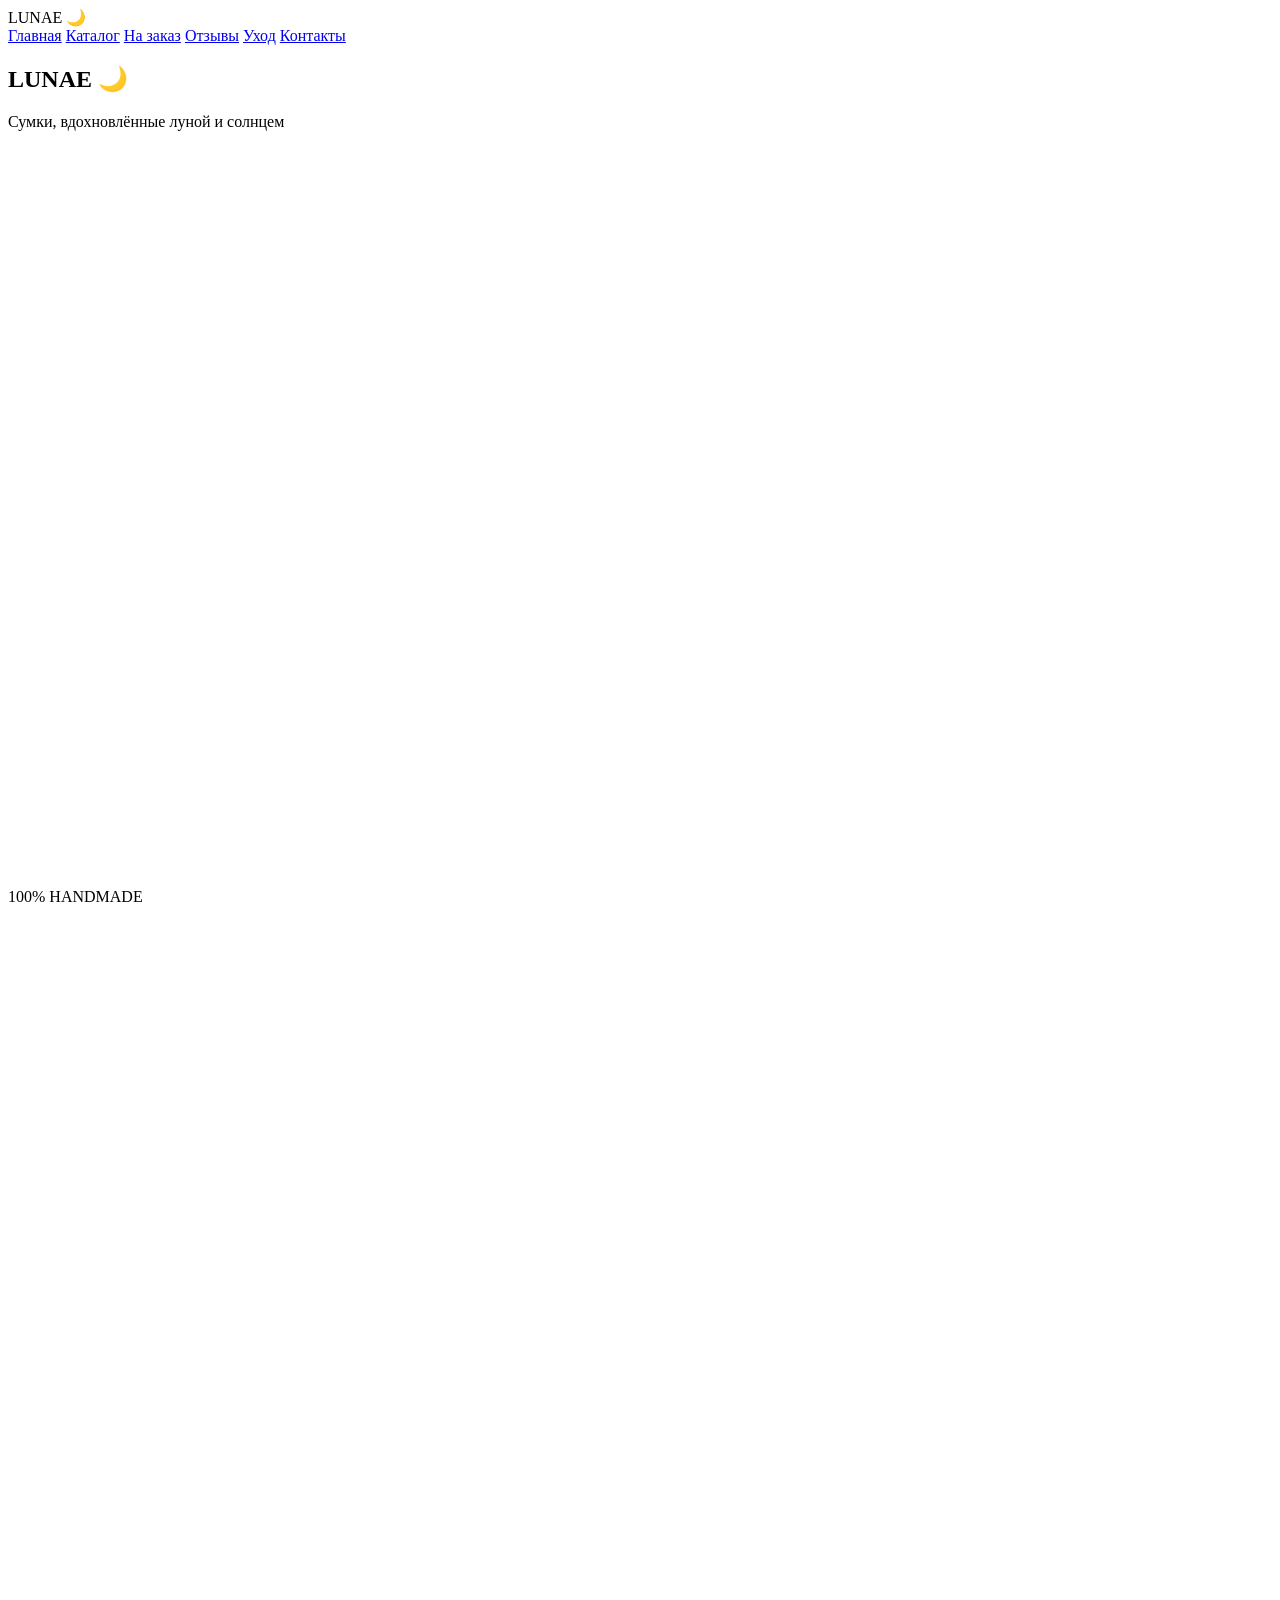
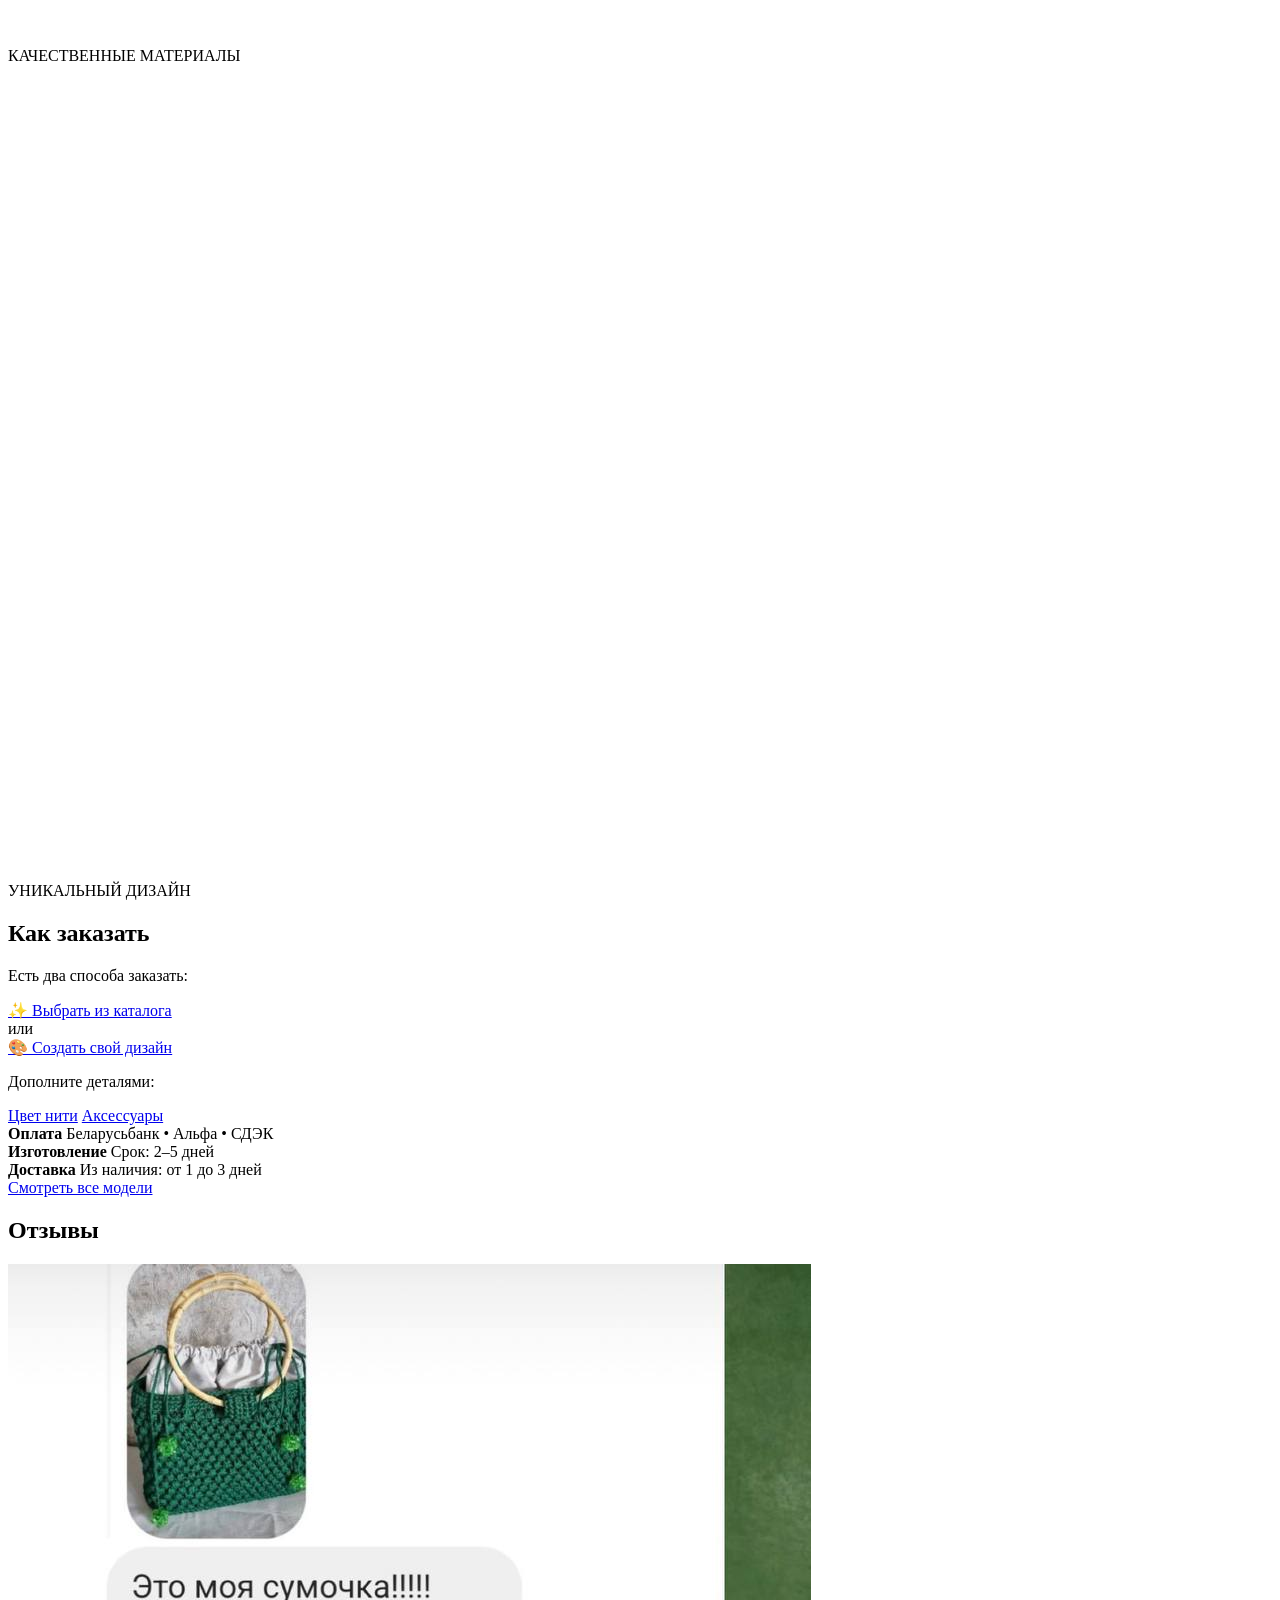
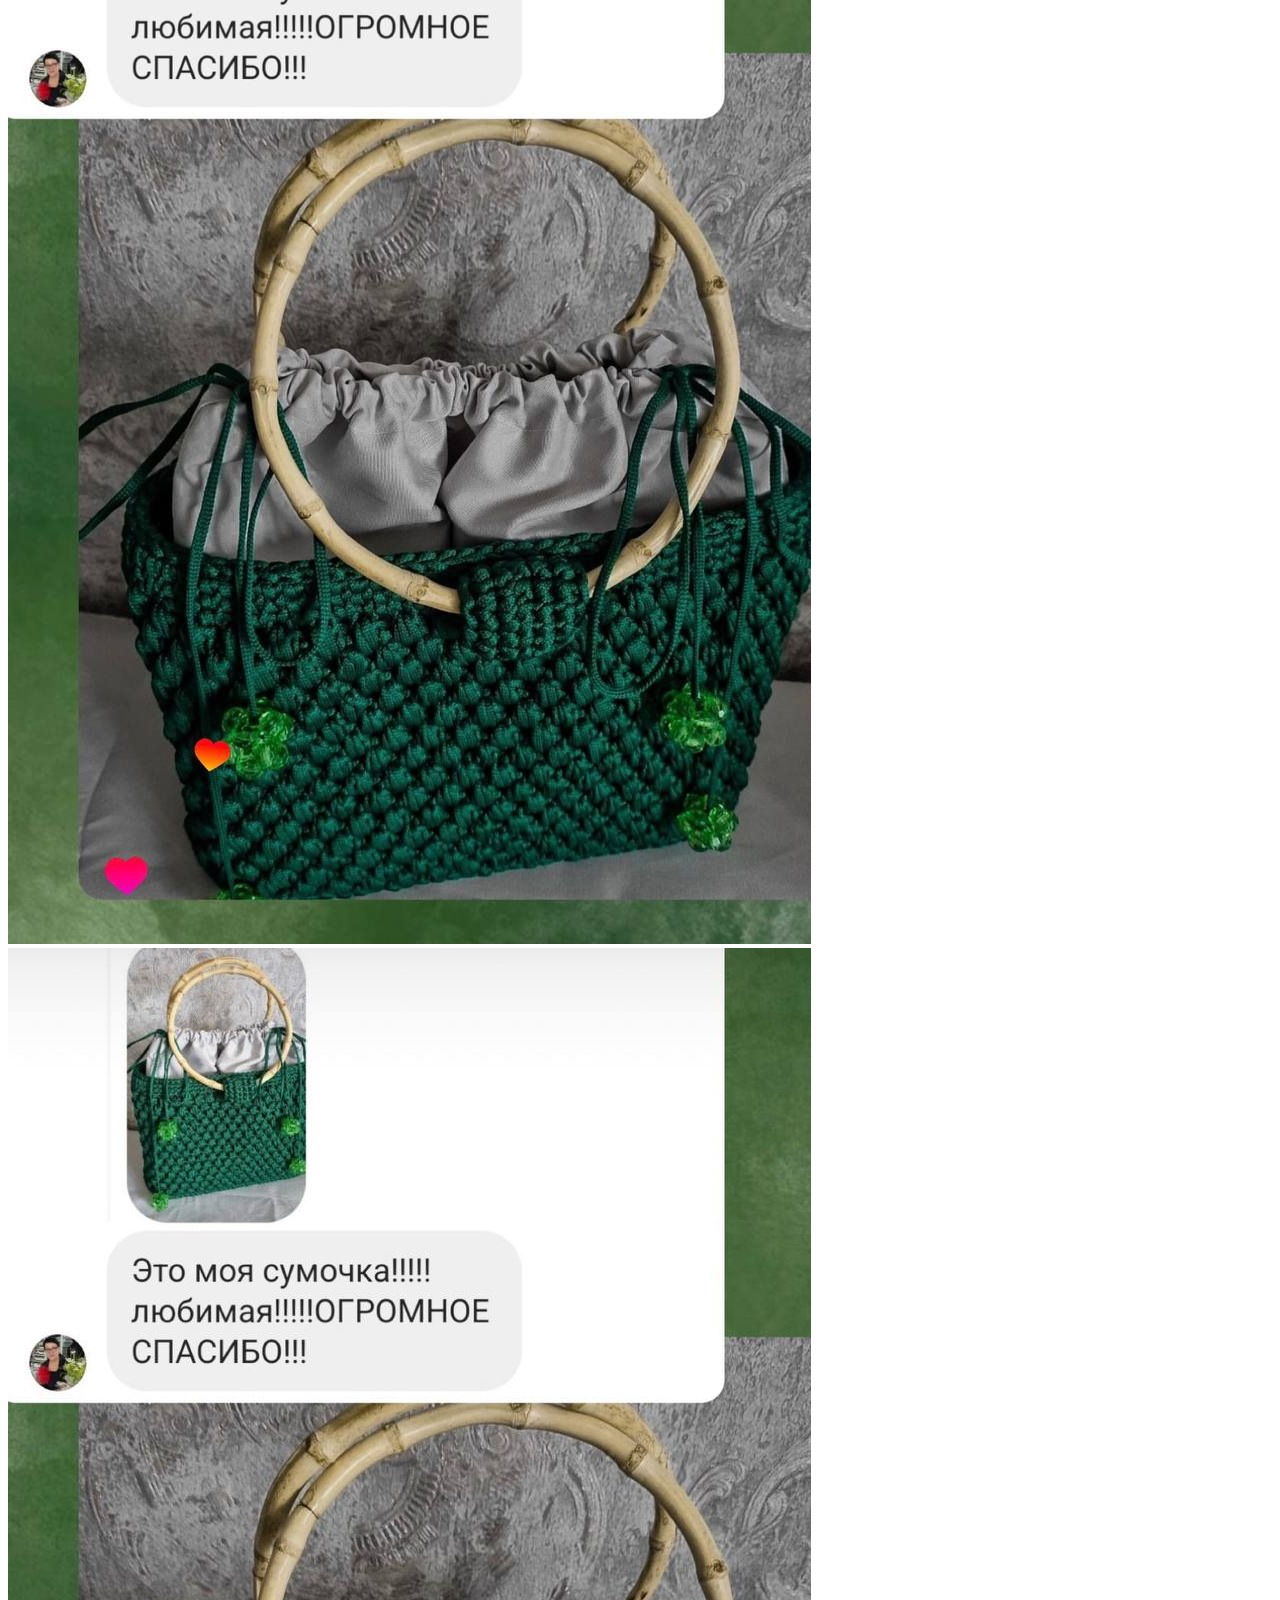
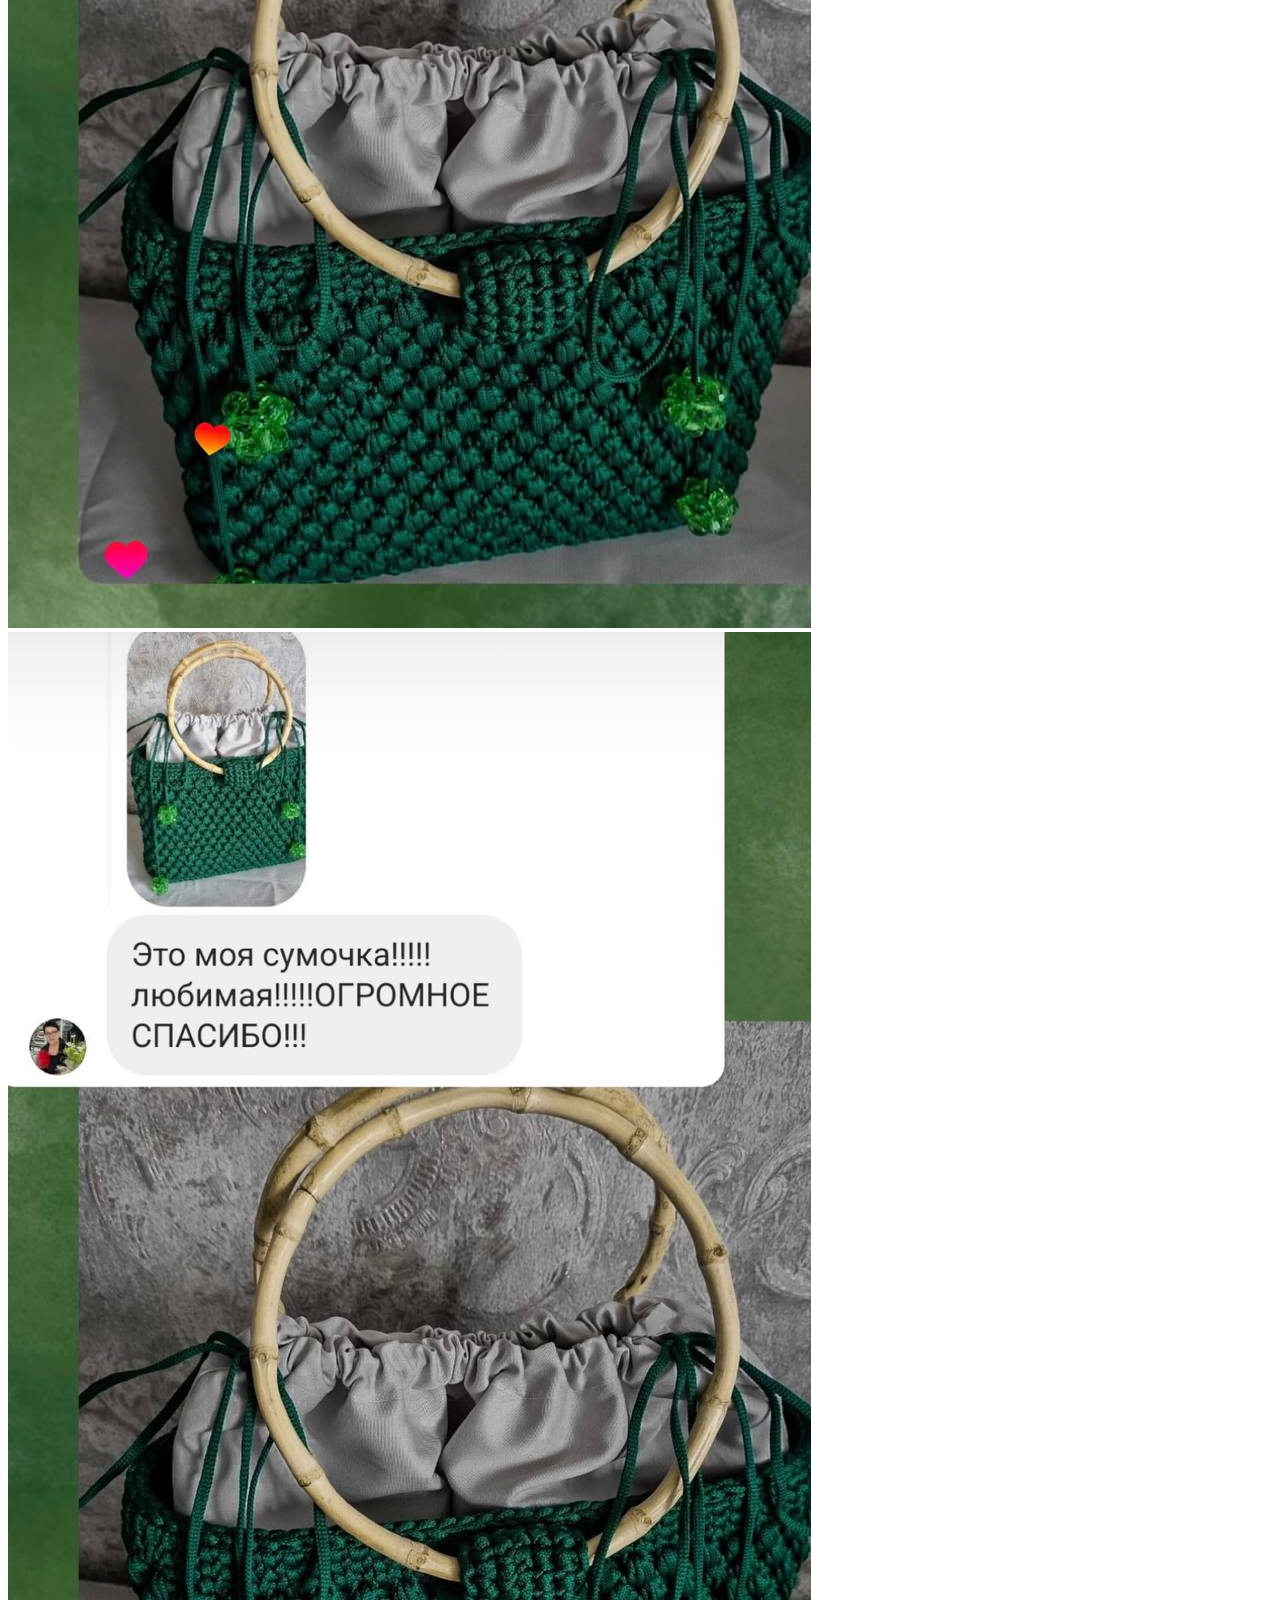
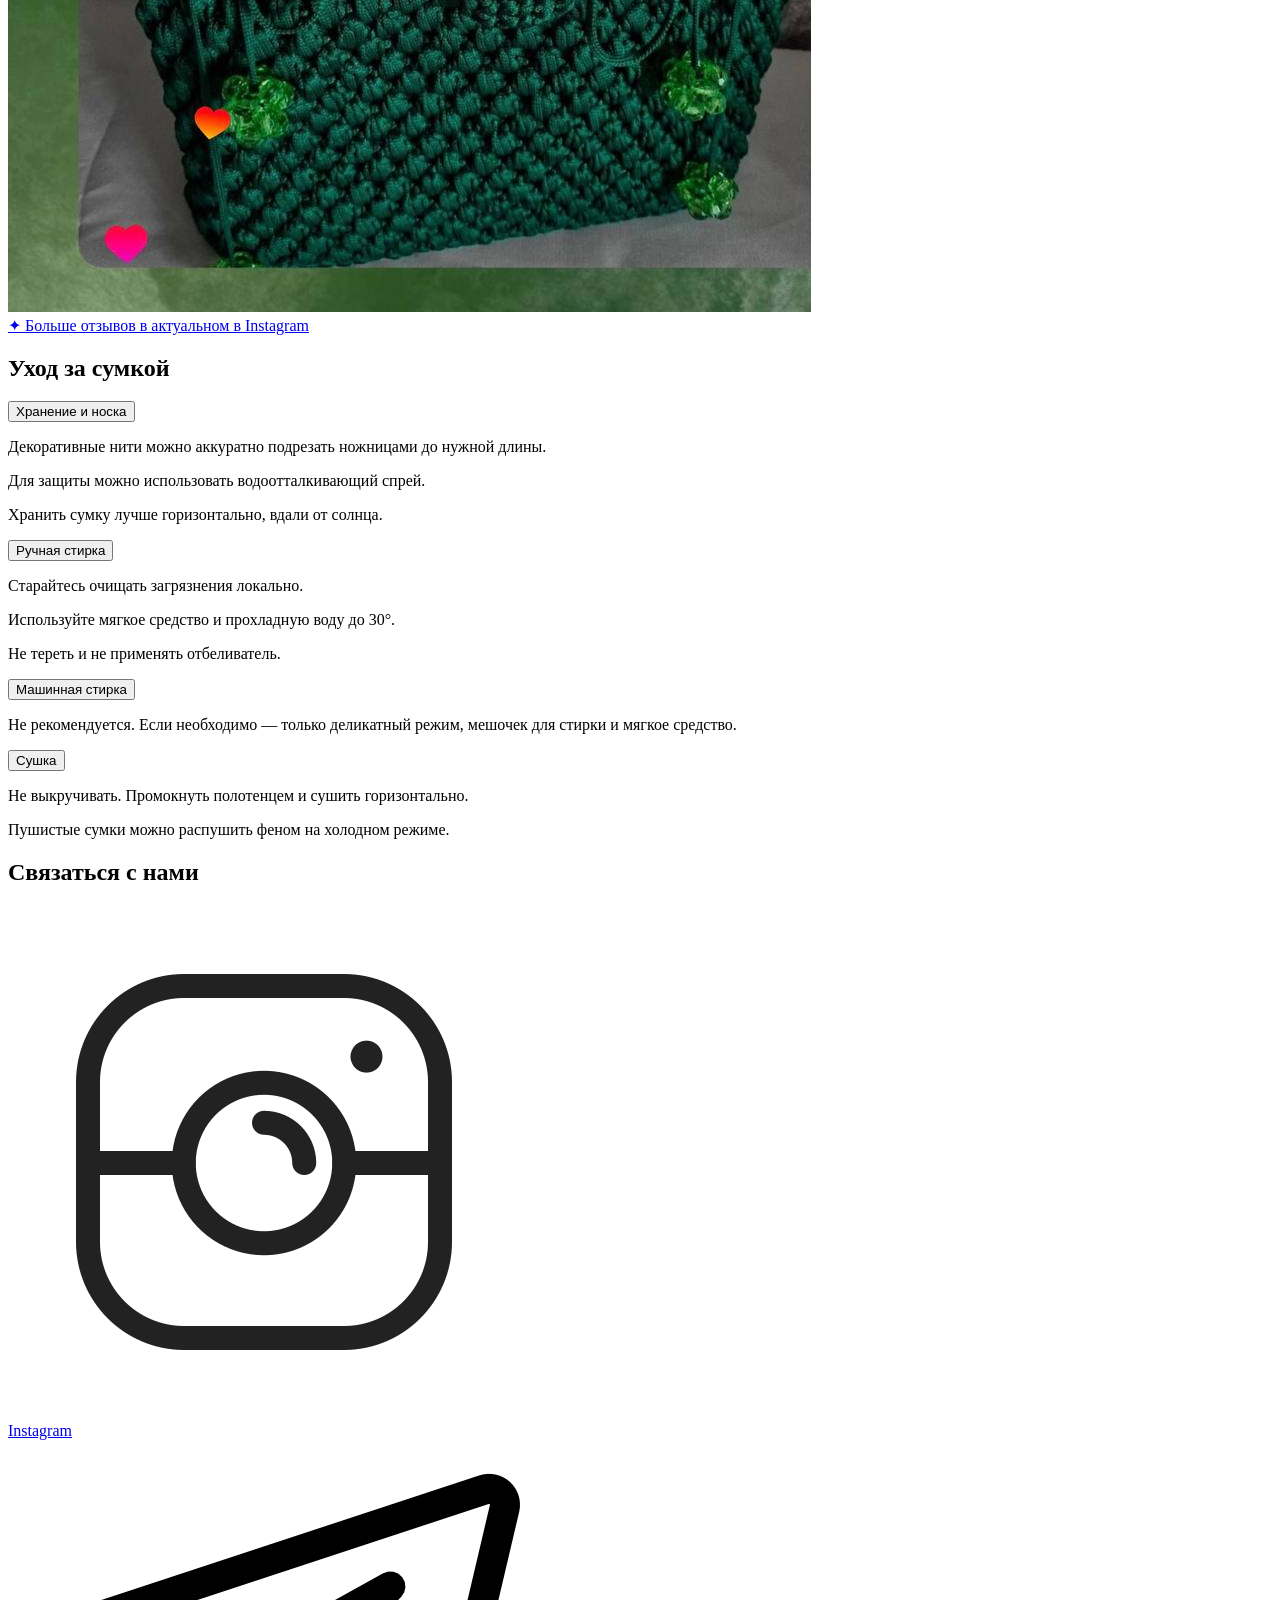
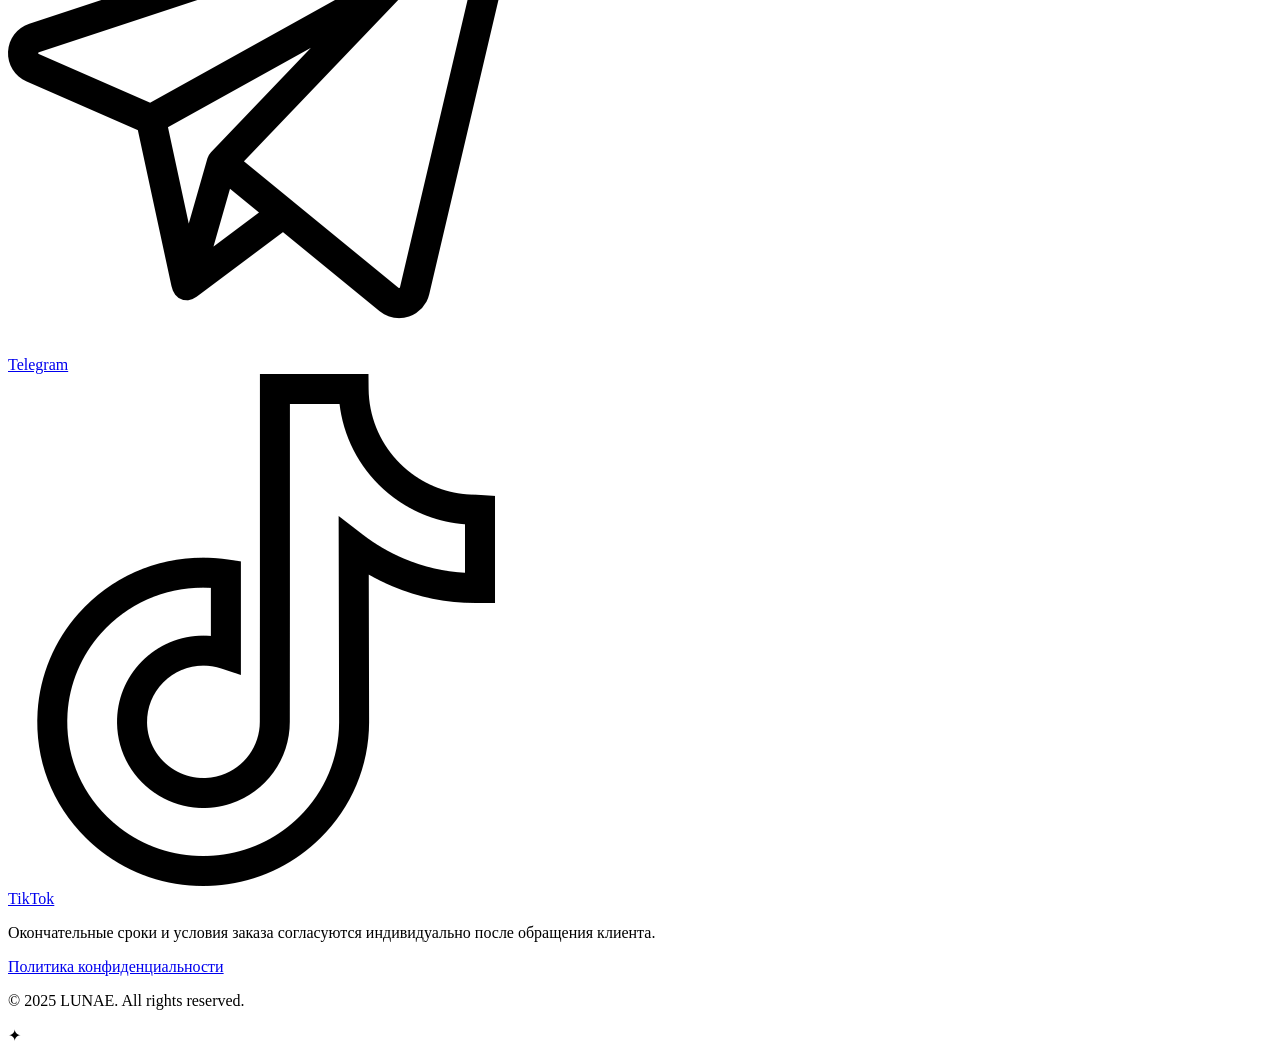
==== index.html @ ba9f3686 "Снорво шрифты" ====
<!DOCTYPE html>
<html lang="ru">
<head>
<meta charset="UTF-8">
<meta name="viewport" content="width=device-width, initial-scale=1.0">
<title>LUNAE</title>
<link rel="preconnect" href="https://fonts.googleapis.com">
<link rel="preconnect" href="https://fonts.gstatic.com" crossorigin>
<link href="https://fonts.googleapis.com/css2?family=Comfortaa:wght@400;700&family=Montserrat:wght@300;500;700&family=Playfair+Display:ital,wght@0,400;0,700;1,400&display=swap" rel="stylesheet">

<link rel="stylesheet" href="css/style.css">
</head>

<body>

<!-- HEADER -->
<header class="header">
    <div class="logo">LUNAE 🌙</div>
    <div class="burger" id="burger" onclick="toggleMenu()">
        <span></span>
        <span></span>
        <span></span>
    </div>
</header>

<nav id="menu" class="menu">
    <div class="menu-content">
        <a href="index.html">Главная</a>        
        <a onclick="toggleMenu()" href="catalog.html">Каталог</a>        
        <a onclick="toggleMenu()" href="#custom">На заказ</a>
        <a onclick="toggleMenu()" href="#reviews">Отзывы</a>
        <a onclick="toggleMenu()" href="#care">Уход</a>
        <a onclick="toggleMenu()" href="#contacts">Контакты</a>
    </div>
</nav>

<!-- HERO -->
<section id="home" class="hero">
    <div class="background-elements">
      <div class="moon"></div>
      <div class="sun"></div>
      
      <div class="spark s1" style="top:13%; left:6%;"></div>
      <div class="spark s2" style="top:40%; left:85%;"></div>
      <div class="spark s3" style="top:65%; left:48%;"></div>
      <div class="spark s3" style="top:55%; left:10%;"></div>
      <div class="spark s4" style="top:25%; left:75%;"></div>
    </div>
  
    <div class="hero-content">
      <h1>LUNAE 🌙</h1>
      <p class="subtitle">Сумки, вдохновлённые луной и солнцем</p>
    </div>
  
    <div class="clouds-stage">
        <div class="cloud-wrap left-side">
          <div class="cloud-inner">
            <svg viewBox="0 0 120 70" class="cloud-svg">
              <path d="M0,60 C10,65 30,65 45,55 C65,70 90,60 100,45 C115,40 115,20 100,10 C90,-5 60,0 50,15 C35,-2 10,5 5,25 C-5,35 0,55 0,60 Z" fill="white"/>
            </svg>
            <span class="cloud-text">100% HANDMADE</span>
          </div>
        </div>
    
        <div class="cloud-wrap right-side">
          <div class="cloud-inner">
            <svg viewBox="0 0 120 70" class="cloud-svg">
              <path d="M120,60 C110,65 90,65 75,55 C55,70 30,60 20,45 C5,40 5,20 20,10 C30,-5 60,0 70,15 C85,-2 110,5 115,25 C125,35 120,55 120,60 Z" fill="white"/>
            </svg>
            <span class="cloud-text">КАЧЕСТВЕННЫЕ МАТЕРИАЛЫ</span>
          </div>
        </div>
    
        <div class="cloud-wrap center-side">
            <div class="cloud-inner">
              <svg viewBox="0 0 140 90" class="cloud-svg">
                <path d="M30,75 C15,75 5,65 10,50 C5,35 20,20 40,25 C50,10 70,10 80,25 C95,10 115,15 125,35 C140,35 145,55 135,70 C125,85 100,85 80,80 C60,90 40,85 30,75 Z" fill="white"/>
              </svg>
              <span class="cloud-text central-text">УНИКАЛЬНЫЙ ДИЗАЙН</span>
            </div>
          </div>
    </div>
  
    <div class="gold-divider"></div>
  </section>

<!-- HOW TO ORDER -->
<section id="custom" class="order">
    <div class="order-header">
        <span class="wave-line"></span>
        <h2>Как заказать</h2>
        <span class="wave-line"></span>
    </div>

    <div class="order-container">
        <p class="order-step-text">Есть два способа заказать:</p>
        
        <div class="order-stack">
            <a href="catalog.html" class="order-card-btn">
                <span class="card-icon">✨</span> Выбрать из каталога
            </a>
            
            <div class="order-separator">или</div>
            
            <a href="#custom-design" class="order-card-btn">
                <span class="card-icon">🎨</span> Создать свой дизайн
            </a>
        </div>

        <p class="order-step-text">Дополните деталями:</p>
        
        <div class="order-grid-mini">
            <a href="#colors" class="order-card-btn mini">Цвет нити</a>
            <a href="#accessories" class="order-card-btn mini">Аксессуары</a>
        </div>
    </div>

    <div class="order-info-box">
        <div class="info-item">
            <strong>Оплата</strong>
            <span>Беларусьбанк • Альфа • СДЭК</span>
        </div>
        <div class="info-divider"></div>
        <div class="info-item">
            <strong>Изготовление</strong>
            <span>Срок: 2–5 дней</span>
        </div>
        <div class="info-divider"></div>
        <div class="info-item">
            <strong>Доставка</strong>
            <span>Из наличия: от 1 до 3 дней</span>
        </div>
    </div>

    <a href="#catalog" class="btn-main">Смотреть все модели</a>
    
    <div class="gold-divider"></div>
</section>

<!-- REVIEWS SLIDER -->
<section id="reviews" class="reviews">
    <div class="order-header">
        <span class="wave-line"></span>
        <h2>Отзывы</h2>
        <span class="wave-line"></span>
    </div>
    
    <div class="reviews-container">
        <div class="reviews-track">
            <div class="review-card">
                <div class="review-frame">
                    <img src="img/rev1.jpg" alt="Отзыв">
                </div>
            </div>
            
            <div class="review-card">
                <div class="review-frame">
                    <img src="img/rev1.jpg" alt="Отзыв">
                </div>
            </div>

            <div class="review-card">
                <div class="review-frame">
                    <img src="img/rev1.jpg" alt="Отзыв">
                </div>
            </div>
        </div>
    </div>
    <div class="insta-text-wrap">
        <a href="https://instagram.com/твой_логин" class="insta-text-link" target="_blank">
            <span class="insta-sparkle">✦</span> 
            Больше отзывов в актуальном в Instagram
        </a>
    </div>
    <div id="care" class="gold-divider"></div>
</section>

<!-- CARE ACCORDION -->
<section class="care">
    <div class="order-header">
        <span class="wave-line"></span>
        <h2>Уход за сумкой</h2>
        <span class="wave-line"></span>
    </div>

    <div class="care-container">
        <div class="care-item">
            <button class="accordion">
                <span>Хранение и носка</span>
                <span class="acc-icon"></span>
            </button>
            <div class="panel">
                <div class="panel-content">
                    <p>Декоративные нити можно аккуратно подрезать ножницами до нужной длины.</p>
                    <p>Для защиты можно использовать водоотталкивающий спрей.</p>
                    <p>Хранить сумку лучше горизонтально, вдали от солнца.</p>
                </div>
            </div>
        </div>

        <div class="care-item">
            <button class="accordion">
                <span>Ручная стирка</span>
                <span class="acc-icon"></span>
            </button>
            <div class="panel">
                <div class="panel-content">
                    <p>Старайтесь очищать загрязнения локально.</p>
                    <p>Используйте мягкое средство и прохладную воду до 30°.</p>
                    <p>Не тереть и не применять отбеливатель.</p>
                </div>
            </div>
        </div>

        <div class="care-item">
            <button class="accordion">
                <span>Машинная стирка</span>
                <span class="acc-icon"></span>
            </button>
            <div class="panel">
                <div class="panel-content">
                    <p>Не рекомендуется. Если необходимо — только деликатный режим, мешочек для стирки и мягкое средство.</p>
                </div>
            </div>
        </div>

        <div class="care-item">
            <button class="accordion">
                <span>Сушка</span>
                <span class="acc-icon"></span>
            </button>
            <div class="panel">
                <div class="panel-content">
                    <p>Не выкручивать. Промокнуть полотенцем и сушить горизонтально.</p>
                    <p>Пушистые сумки можно распушить феном на холодном режиме.</p>
                </div>
            </div>
        </div>
    </div>

    <div class="gold-divider"></div>
</section>

<!-- CONTACTS -->
<section id="contacts" class="contacts-dark">
    <div class="contact-glow"></div>
    
    <div class="order-header">
        <span class="wave-line gold-wave"></span>
        <h2 class="light-text">Связаться с нами</h2>
        <span class="wave-line gold-wave"></span>
    </div>

    <div class="contacts-grid">
        <a href="#" class="contact-item">
            <div class="icon-circle">
                <img src="img/insta-icon.png" alt="Instagram">
            </div>
            <span>Instagram</span>
        </a>

        <a href="#" class="contact-item">
            <div class="icon-circle">
                <img src="img/tg-icon.png" alt="Telegram">
            </div>
            <span>Telegram</span>
        </a>

        <a href="#" class="contact-item">
            <div class="icon-circle">
                <img src="img/tt-icon.png" alt="TikTok">
            </div>
            <span>TikTok</span>
        </a>
    </div>
</section>

<footer class="footer">
    <div class="footer-container">
        <p class="footer-terms">
            Окончательные сроки и условия заказа согласуются индивидуально после обращения клиента.
        </p>

        <div class="footer-links">
            <a href="privacy.html" class="footer-link">Политика конфиденциальности</a>
        </div>

        <div class="footer-bottom">
            <p>&copy; 2025 LUNAE. All rights reserved.</p>
            <span class="footer-spark">✦</span>
        </div>
    </div>
</footer>

<script>
    // 1. Скрипт для Бургер-меню
    function toggleMenu() {
    const menu = document.getElementById("menu");
    const burger = document.getElementById("burger");
    
    menu.classList.toggle("active");
    burger.classList.toggle("active");

    if (menu.classList.contains("active")) {
        document.body.style.overflow = "hidden";
    } else {
        document.body.style.overflow = "auto";
    }
}
    
    // 2. Скрипт для Аккордеона (ЕДИНЫЙ И ИСПРАВЛЕННЫЙ)
    document.querySelectorAll('.accordion').forEach(button => {
        button.onclick = function() {
            this.classList.toggle('active');
            
            const panel = this.nextElementSibling;
    
            if (this.classList.contains('active')) {
                panel.style.maxHeight = panel.scrollHeight + "px";
            } else {
                panel.style.maxHeight = "0";
            }
        };
    });
</script>


</body>
</html>
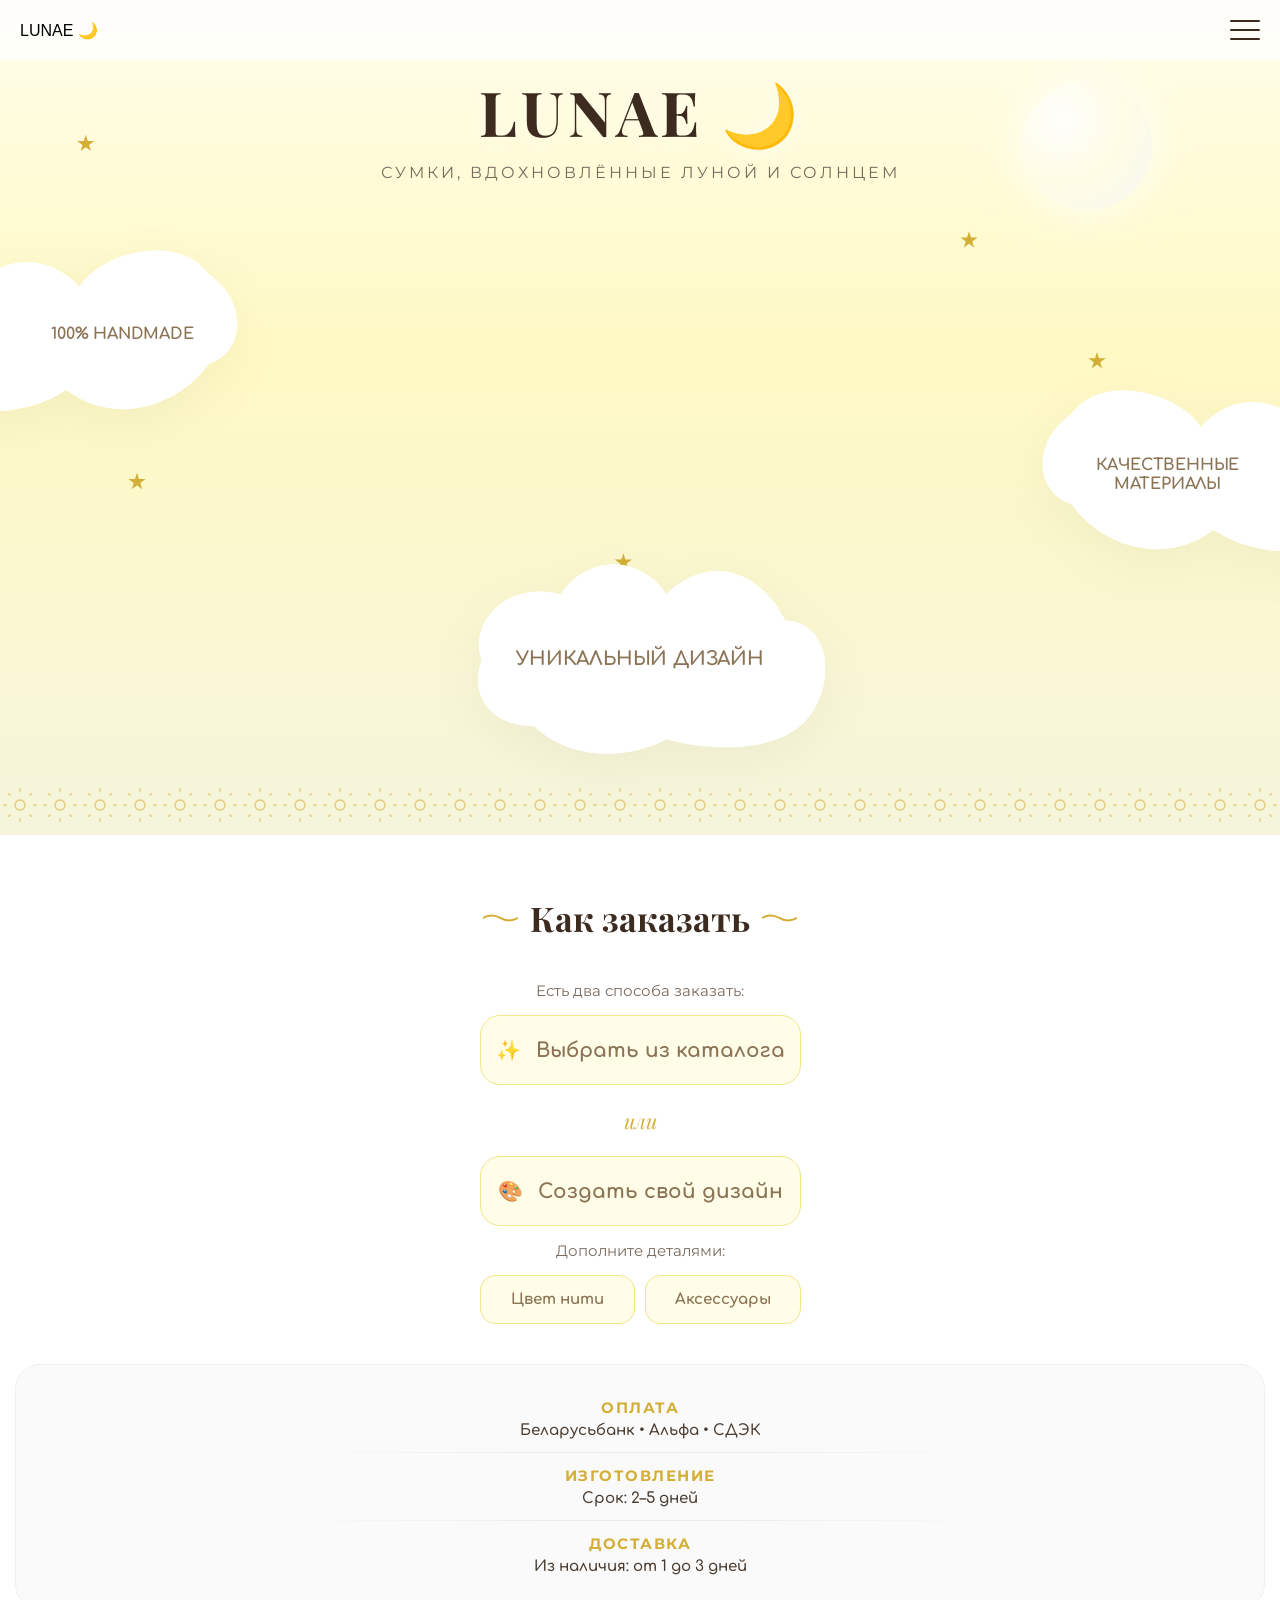
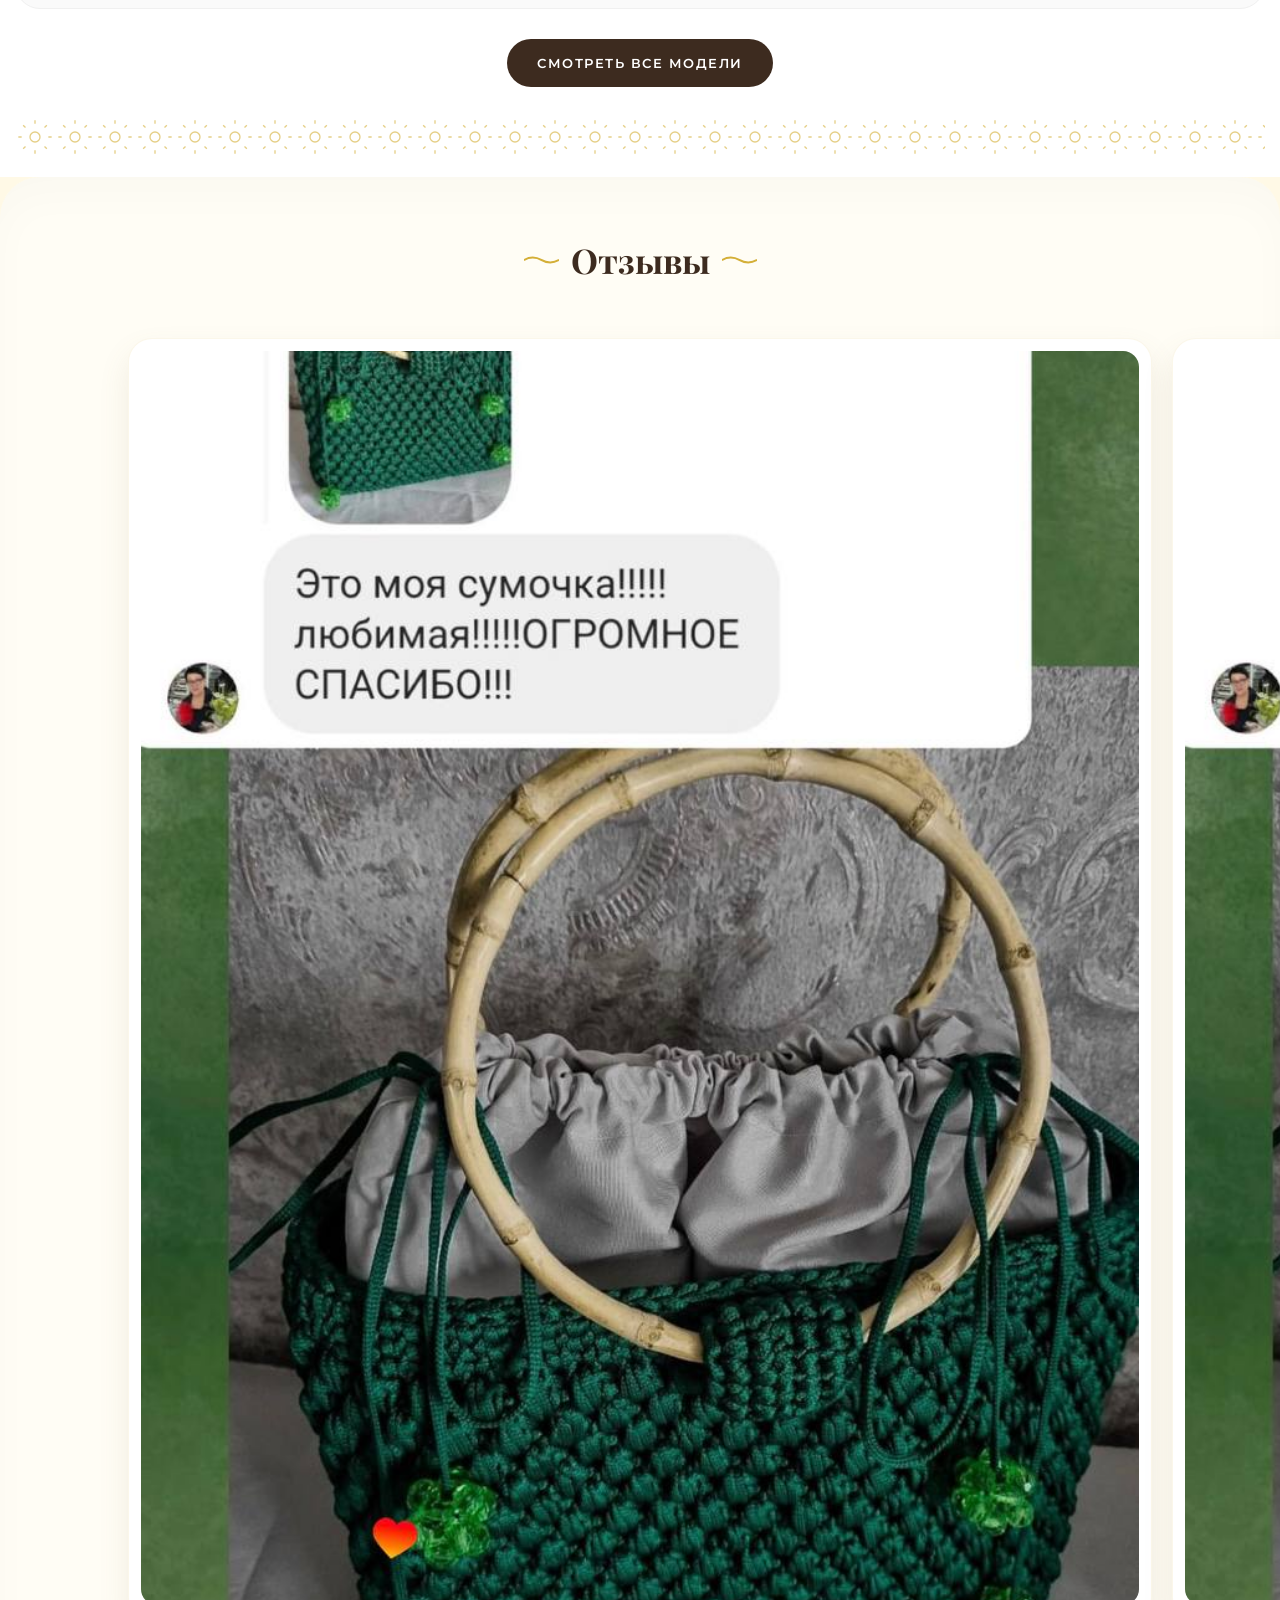
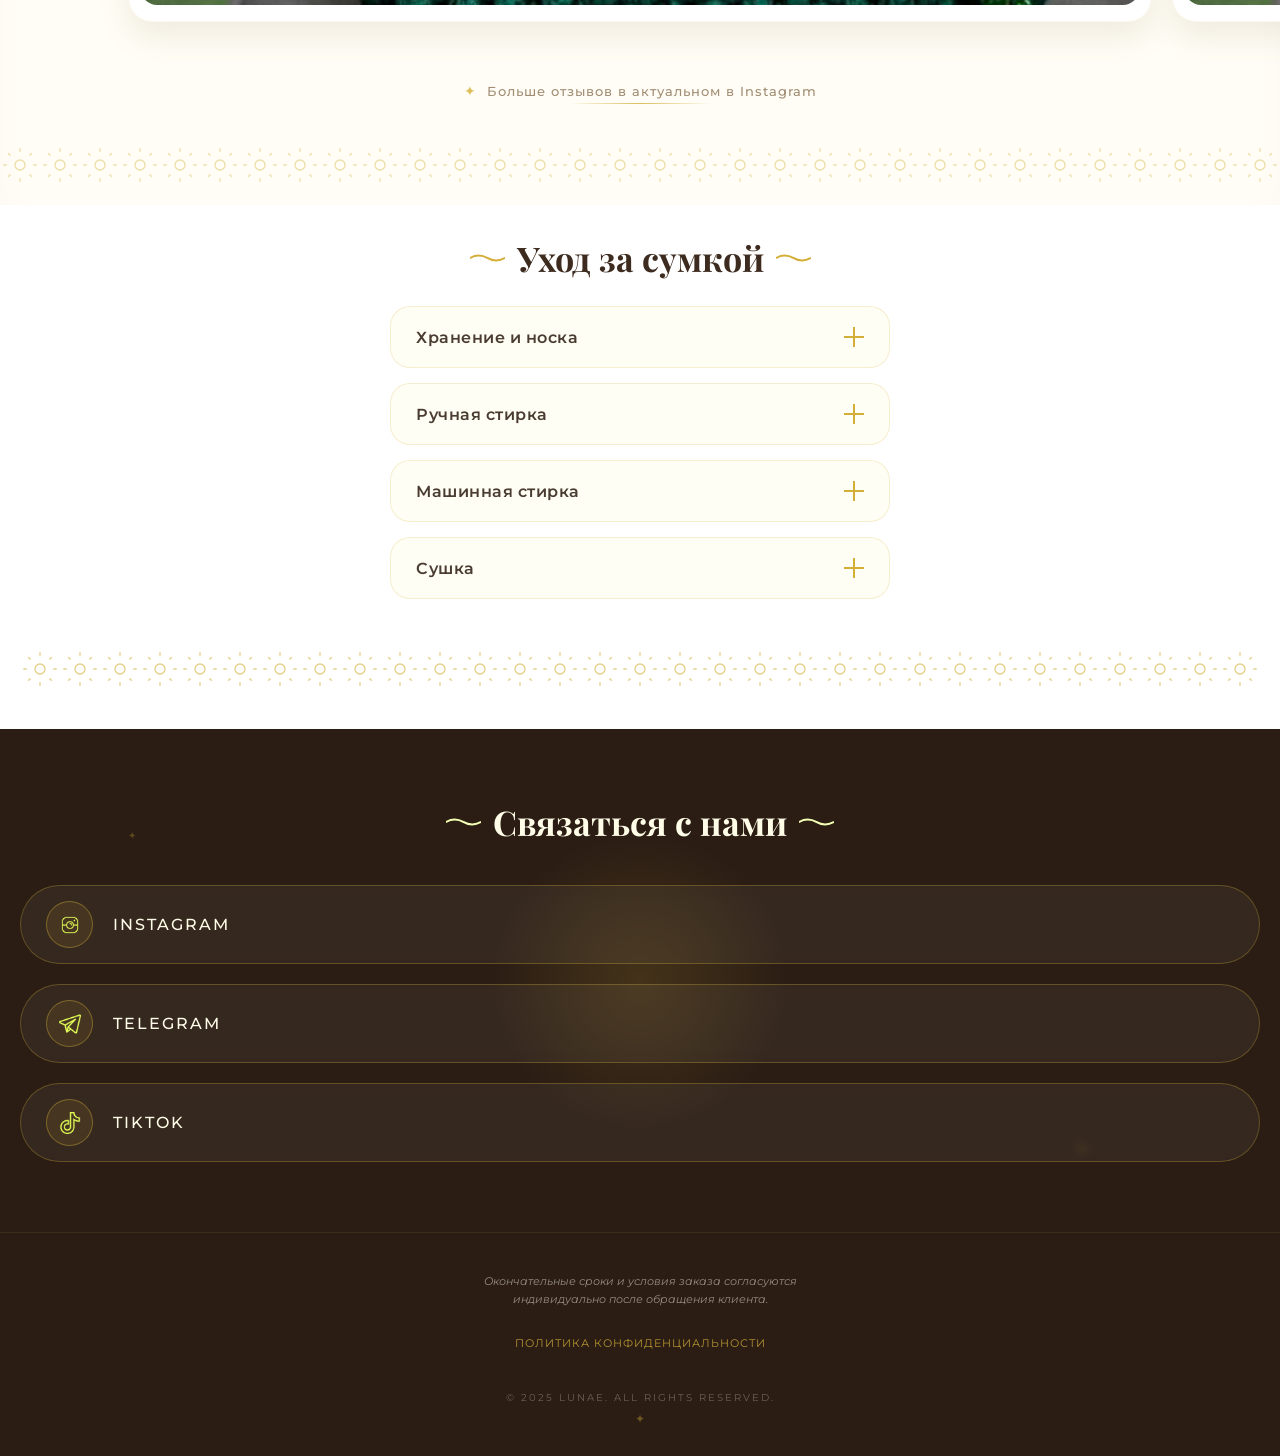
==== commit 325b9977: "ihbaN" ====
--- a/index.html
+++ b/index.html
@@ -8,7 +8,7 @@
 <link rel="preconnect" href="https://fonts.gstatic.com" crossorigin>
 <link href="https://fonts.googleapis.com/css2?family=Comfortaa:wght@400;700&family=Montserrat:wght@300;500;700&family=Playfair+Display:ital,wght@0,400;0,700;1,400&display=swap" rel="stylesheet">
 
-<link rel="stylesheet" href="css/style.css">
+<link rel="stylesheet" href="css/styles.css">
 </head>
 
 <body>
--- a/css/styles.css
+++ b/css/styles.css
@@ -0,0 +1,843 @@
+body {
+    margin:0;
+    font-family: Arial;
+    background:#FFF9E6;
+}
+
+/* HEADER */
+.header {
+    position: fixed;
+    top: 0;
+    width: 100%;
+    padding: 20px;
+    display: flex;
+    justify-content: space-between;
+    align-items: center;
+    z-index: 2000; 
+    background: rgba(255, 255, 255, 0.8);
+    backdrop-filter: blur(10px);
+    box-sizing: border-box;
+}
+
+.burger {
+    width: 30px;
+    height: 20px;
+    position: relative;
+    cursor: pointer;
+    z-index: 2001;
+}
+
+.burger span {
+    display: block;
+    position: absolute;
+    height: 2px;
+    width: 100%;
+    background: #3d2b1f;
+    border-radius: 2px;
+    transition: .25s ease-in-out;
+}
+
+.burger span:nth-child(1) { top: 0px; }
+.burger span:nth-child(2) { top: 9px; }
+.burger span:nth-child(3) { top: 18px; }
+
+.burger.active span:nth-child(1) { top: 9px; transform: rotate(135deg); }
+.burger.active span:nth-child(2) { opacity: 0; left: -60px; }
+.burger.active span:nth-child(3) { top: 9px; transform: rotate(-135deg); }
+
+.menu {
+    position: fixed;
+    top: 0;
+    left: 0;
+    width: 100%;
+    height: 100%;
+    background: rgba(255, 253, 245, 0.98); 
+    z-index: 1500;
+    display: flex;
+    justify-content: center;
+    align-items: center;
+    opacity: 0;
+    visibility: hidden;
+    transition: all 0.5s cubic-bezier(0.77, 0, 0.175, 1);
+}
+
+.menu.active {
+    opacity: 1;
+    visibility: visible;
+}
+
+.menu-content {
+    display: flex;
+    flex-direction: column;
+    gap: 25px;
+    text-align: center;
+}
+
+.menu a {
+    font-family: 'Playfair Display', serif;
+    font-size: 32px;
+    text-decoration: none;
+    color: #3d2b1f;
+    opacity: 0;
+    transform: translateY(20px);
+    transition: 0.4s ease;
+}
+
+.menu.active a {
+    opacity: 1;
+    transform: translateY(0);
+}
+
+.menu.active a:nth-child(1) { transition-delay: 0.1s; }
+.menu.active a:nth-child(2) { transition-delay: 0.2s; }
+.menu.active a:nth-child(3) { transition-delay: 0.3s; }
+.menu.active a:nth-child(4) { transition-delay: 0.4s; }
+.menu.active a:nth-child(5) { transition-delay: 0.5s; }
+.menu.active a:nth-child(6) { transition-delay: 0.6s; }
+
+/* =========================================
+   БЛОК: ХЕРО
+   ========================================= */
+@import url('https://fonts.googleapis.com/css2?family=Playfair+Display:wght@700&family=Montserrat:wght@400;600&family=Comfortaa:wght@700&display=swap');
+
+.hero {
+    margin-top: 30px;
+    text-align: center;
+    position: relative;
+    min-height: 85vh;
+    display: flex;
+    flex-direction: column;
+    align-items: center;
+    justify-content: center;
+    background: linear-gradient(180deg, 
+        #FFFDE7 0%,   
+        #FFF9C4 40%,  
+        #F5F5DC 100%  
+    );
+    overflow: hidden;
+    padding-top: 40px;
+    z-index: 1; 
+}
+
+.background-elements {
+    position: absolute;
+    top: 0;
+    left: 0;
+    width: 100%;
+    height: 100%;
+    z-index: 1; 
+    pointer-events: none; 
+}
+
+.moon {
+    position: absolute;
+    top: 50px; 
+    right: 10%;
+    width: 130px; 
+    height: 130px;
+    background: radial-gradient(circle at 30% 30%, #ffffff 0%, #fffde7 50%, #f5f5f5 100%);
+    border-radius: 50%; 
+    box-shadow: 0 0 40px rgba(255, 255, 255, 0.8), 0 0 70px rgba(255, 253, 231, 0.4);
+    filter: blur(1px);
+    opacity: 0.9;
+    z-index: 1;
+    animation: moonPulse 6s infinite ease-in-out;
+}
+
+.hero-content { 
+    position: relative;
+    z-index: 100; 
+    margin-bottom: 20px;
+}
+
+.hero h1 { 
+    font-family: 'Playfair Display', serif; 
+    font-size: 62px; 
+    color: #3d2b1f; 
+    margin: 0; 
+    letter-spacing: 4px;
+    text-shadow: 0 0 20px rgba(255, 255, 255, 0.6);
+}
+
+.hero .subtitle { 
+    font-family: 'Montserrat', sans-serif; 
+    font-size: 16px; 
+    text-transform: uppercase;
+    letter-spacing: 3px;
+    color: #7a6a5e; 
+    margin-top: 10px; 
+}
+
+.clouds-stage {
+    position: relative;
+    width: 100%;
+    height: 480px; 
+    margin-top: 20px;
+    z-index: 10; 
+}
+
+.cloud-wrap {
+    position: absolute;
+    width: 310px;
+    transition: all 0.5s ease;
+}
+
+.cloud-inner {
+    position: relative;
+    display: flex;
+    align-items: center;
+    justify-content: center;
+    filter: drop-shadow(0 15px 25px rgba(0,0,0,0.04));
+}
+
+.cloud-svg {
+    width: 100%;
+    height: auto;
+    display: block;
+}
+
+.cloud-text {
+    position: absolute;
+    font-family: 'Comfortaa', cursive;
+    font-weight: 700;
+    font-size: 16px; 
+    color: #8b7355; 
+    width: 60%; 
+    text-align: center;
+    line-height: 1.2;
+    top: 48%;
+    left: 50%;
+    transform: translate(-50%, -50%); 
+    pointer-events: none;
+    letter-spacing: -0.2px; 
+    text-shadow: 1px 1px 0px #fff;
+}
+
+.central-text {
+    font-size: 19px;
+    top: 55%; 
+    left: 50%;
+    width: 70%;
+}
+
+.left-side { left: -50px; top: 10px; }
+.right-side { right: -50px; top: 150px; }
+.center-side { 
+    left: 50%; 
+    top: 290px; 
+    transform: translateX(-50%); 
+    width: 370px; 
+}
+
+.left-side .cloud-text { padding-left: 35px; }
+.right-side .cloud-text { padding-right: 15px; }
+
+.spark {
+    position: absolute;
+    width: 18px; 
+    height: 18px;
+    background: #d4af37;
+    clip-path: polygon(50% 0%, 61% 35%, 98% 35%, 68% 57%, 79% 91%, 50% 70%, 21% 91%, 32% 57%, 2% 35%, 39% 35%);
+    animation: twinkle 4s infinite ease-in-out;
+    z-index: 2;
+}
+
+@keyframes twinkle {
+    0%, 100% { transform: scale(1); opacity: 0.3; }
+    50% { transform: scale(1.3); opacity: 0.7; }
+}
+
+@keyframes moonPulse {
+    0%, 100% { transform: scale(1); opacity: 0.8; }
+    50% { transform: scale(1.05); opacity: 1; }
+}
+
+.gold-divider {
+    width: 100%;
+    height: 50px;
+    margin-top: auto;
+    background-image: url("data:image/svg+xml,%3Csvg xmlns='http://www.w3.org/2000/svg' width='40' height='40' viewBox='0 0 24 24' fill='none' stroke='%23d4af37' stroke-width='0.8'%3E%3Ccircle cx='12' cy='12' r='3'/%3E%3Cpath d='M12 2v2M12 20v2M4.9 4.9l1.4 1.4M17.7 17.7l1.4 1.4M2 12h2M20 12h2M6.3 17.7l-1.4 1.4M19.1 4.9l-1.4 1.4'/%3E%3C/svg%3E");
+    background-repeat: repeat-x;
+    opacity: 0.6;
+    z-index: 100;
+}
+
+/* =========================================
+   БЛОК: КАК ЗАКАЗАТЬ
+   ========================================= */
+.order {
+    padding: 60px 15px;
+    padding-bottom: 10px;
+    background: #ffffff;
+    text-align: center;
+    display: flex;
+    flex-direction: column;
+    align-items: center;
+}
+
+.order-header {
+    display: flex;
+    align-items: center;
+    justify-content: center;
+    gap: 12px;
+    margin-bottom: 25px;
+}
+
+.order-header h2 {
+    font-family: 'Playfair Display', serif;
+    font-size: 34px;
+    color: #3d2b1f;
+    margin: 0;
+}
+
+.wave-line {
+    width: 35px;
+    height: 10px;
+    background-image: url("data:image/svg+xml,%3Csvg xmlns='http://www.w3.org/2000/svg' viewBox='0 0 100 20' preserveAspectRatio='none'%3E%3Cpath d='M0 10 Q25 0 50 10 T100 10' fill='none' stroke='%23d4af37' stroke-width='4'/%3E%3C/svg%3E");
+    background-size: contain;
+    background-repeat: no-repeat;
+}
+
+.order-step-text {
+    font-family: 'Montserrat', sans-serif;
+    font-size: 15px;
+    color: #7a6a5e;
+    margin: 15px 0;
+}
+
+.order-stack {
+    display: flex;
+    flex-direction: column;
+    gap: 12px;
+    width: 100%;
+}
+
+.order-card-btn {
+    text-decoration: none;
+    font-family: 'Comfortaa', cursive;
+    font-weight: 700;
+    font-size: 20px;
+    padding: 22px 15px;
+    background: #FFFDE7;
+    border: 1px solid #f0e68c;
+    border-radius: 20px;
+    color: #8b7355;
+    display: flex;
+    align-items: center;
+    justify-content: center;
+    gap: 15px;
+    transition: 0.3s;
+    width: 100%;
+    box-sizing: border-box;
+}
+
+.card-icon {
+    font-size: 20px;
+}
+
+.order-separator {
+    font-family: 'Playfair Display', serif;
+    font-style: italic;
+    font-size: 20px;
+    color: #d4af37;
+    margin: 10px 0;
+}
+
+.order-grid-mini {
+    display: grid;
+    grid-template-columns: 1fr 1fr;
+    gap: 10px;
+    width: 100%;
+    margin-top: 10px;
+}
+
+.order-card-btn.mini {
+    padding: 15px 5px;
+    font-size: 15px;
+    border-radius: 15px;
+}
+
+.order-info-box {
+    margin: 40px 0 30px;
+    padding: 25px 15px;
+    background: #fafafa;
+    border-radius: 25px;
+    border: 1px solid #f0f0f0;
+    width: 100%;
+    box-sizing: border-box;
+}
+
+.info-item {
+    padding: 8px 0;
+}
+
+.info-item strong {
+    display: block;
+    font-family: 'Montserrat', sans-serif;
+    font-size: 15px;
+    text-transform: uppercase;
+    letter-spacing: 1.5px;
+    color: #d4af37;
+    margin-bottom: 4px;
+}
+
+.info-item span {
+    font-family: 'Comfortaa', cursive;
+    color: #4a3c31;
+    font-size: 15px;
+    font-weight: 600;
+}
+
+.info-divider {
+    height: 1px;
+    background: linear-gradient(to right, transparent, #e8e8e8, transparent);
+    width: 60%;
+    margin: 5px auto;
+}
+
+.btn-main {
+    display: inline-block;
+    text-decoration: none;
+    background: #3d2b1f;
+    color: #ffffff;
+    padding: 16px 30px;
+    border-radius: 50px;
+    font-family: 'Montserrat', sans-serif;
+    font-weight: 600;
+    font-size: 13px;
+    text-transform: uppercase;
+    letter-spacing: 1.5px;
+    margin-bottom: 30px;
+}
+
+/* =========================================
+   БЛОК: ОТЗЫВЫ
+   ========================================= */
+.reviews {
+    padding: 60px 0 20px 0;
+    background-color: #FFFDF5; 
+    text-align: center;
+    overflow: hidden;
+    border-top-left-radius: 40px;
+    border-top-right-radius: 40px;
+    position: relative;
+    box-shadow: inset 0 20px 40px rgba(0,0,0,0.02);
+}
+
+.reviews-container {
+    width: 100%;
+    overflow-x: auto;
+    display: flex;
+    padding: 30px 0 60px 0;
+    scroll-snap-type: x mandatory; 
+    -webkit-overflow-scrolling: touch;
+    scrollbar-width: none; 
+}
+
+.reviews-container::-webkit-scrollbar {
+    display: none;
+}
+
+.reviews-track {
+    display: flex;
+    padding-left: 10vw;
+    padding-right: 10vw;
+    gap: 20px;
+}
+
+.review-card {
+    flex: 0 0 80vw; 
+    scroll-snap-align: center;
+    display: flex;
+    justify-content: center;
+}
+
+.review-frame {
+    width: 100%;
+    aspect-ratio: 4 / 5; 
+    background: #ffffff; 
+    padding: 12px;
+    box-sizing: border-box;
+    border-radius: 24px;
+    box-shadow: 0 15px 30px rgba(139, 115, 85, 0.12);
+    border: 1px solid rgba(212, 175, 55, 0.1); 
+}
+
+.review-frame img {
+    width: 100%;
+    height: 100%;
+    object-fit: cover;
+    border-radius: 16px;
+}
+
+.reviews .gold-divider {
+    margin-top: 20px;
+    opacity: 0.4;
+}
+
+.insta-text-wrap {
+    margin: 0px 0 45px; 
+    padding: 0 30px;
+}
+
+.insta-text-link {
+    text-decoration: none;
+    font-family: 'Montserrat', sans-serif;
+    font-size: 13px; 
+    font-weight: 500;
+    color: #8b7355; 
+    letter-spacing: 1px;
+    display: inline-block;
+    position: relative;
+    opacity: 0.8;
+}
+
+.insta-sparkle {
+    color: #d4af37;
+    margin-right: 5px;
+    font-size: 14px;
+}
+
+.insta-text-link::after {
+    content: '';
+    position: absolute;
+    width: 40%; 
+    height: 1px;
+    bottom: -4px;
+    left: 30%;
+    background: linear-gradient(90deg, transparent, #d4af37, transparent);
+}
+
+.insta-text-link:active {
+    opacity: 1;
+    transform: translateY(1px);
+}
+
+.reviews {
+    padding-bottom: 10px;
+}
+
+/* =========================================
+   БЛОК: УХОД 
+   ========================================= */
+
+   .care {
+    padding: 30px 20px;
+    background: #ffffff;
+    text-align: center;
+}
+
+.care-container {
+    width: 100%;
+    max-width: 500px; 
+    margin: 0 auto;
+    display: flex;
+    flex-direction: column;
+    gap: 15px; 
+}
+
+.care-container {
+    margin-bottom: 50px; 
+}
+
+.care-item {
+    background: rgba(255, 253, 231, 0.4); 
+    border: 1px solid rgba(212, 175, 55, 0.2);
+    border-radius: 20px;
+    overflow: hidden; 
+    transition: all 0.3s ease;
+}
+
+
+.accordion {
+    width: 100%;
+    background: none;
+    border: none;
+    outline: none;
+    padding: 20px 25px;
+    display: flex;
+    justify-content: space-between;
+    align-items: center;
+    cursor: pointer;
+    font-family: 'Montserrat', sans-serif;
+    font-size: 16px;
+    font-weight: 600;
+    color: #4a3c31;
+    transition: 0.3s;
+}
+
+.accordion span {
+    letter-spacing: 0.5px;
+}
+
+.acc-icon {
+    position: relative;
+    width: 20px;
+    height: 20px;
+}
+
+.acc-icon::before, .acc-icon::after {
+    content: '';
+    position: absolute;
+    background-color: #d4af37;
+    transition: transform 0.4s ease;
+}
+
+.acc-icon::before {
+    top: 9px;
+    left: 0;
+    width: 100%;
+    height: 2px;
+}
+
+.acc-icon::after {
+    top: 0;
+    left: 9px;
+    width: 2px;
+    height: 100%;
+}
+
+.accordion.active .acc-icon::after {
+    transform: rotate(90deg);
+    opacity: 0;
+}
+
+.accordion.active {
+    background: rgba(255, 255, 255, 0.6);
+}
+
+.panel {
+    max-height: 0; 
+    overflow: hidden;
+    transition: max-height 0.3s ease-out;
+    background: rgba(255, 255, 255, 0.4);
+}
+
+.panel-content {
+    padding: 0 25px 25px 25px;
+    font-family: 'Comfortaa', cursive;
+    font-size: 14px;
+    line-height: 1.6;
+    color: #7a6a5e;
+}
+
+.panel-content p {
+    margin: 8px 0;
+    text-align: left;
+    position: relative;
+    padding-left: 15px;
+}
+
+.panel-content p::before {
+    content: '✦';
+    position: absolute;
+    left: 0;
+    color: #d4af37;
+    font-size: 10px;
+}
+
+/* =========================================
+   БЛОК: КОНТАКТЫ
+   ========================================= */
+
+   .contacts-dark {
+    padding: 70px 20px;
+    background: #2b1d14; 
+    position: relative;
+    overflow: hidden;
+    text-align: center;
+}
+
+.contact-glow {
+    position: absolute;
+    top: 50%;
+    left: 50%;
+    transform: translate(-50%, -50%);
+    width: 300px;
+    height: 300px;
+    background: radial-gradient(circle, rgba(212, 175, 55, 0.15) 0%, transparent 70%);
+    pointer-events: none;
+}
+
+.light-text {
+    color: #FFFDE7 !important;
+}
+
+.gold-wave {
+    filter: brightness(0) invert(1) sepia(1) saturate(5) hue-rotate(10deg);
+}
+
+.contacts-grid {
+    display: flex;
+    flex-direction: column;
+    gap: 20px;
+    margin-top: 40px;
+    position: relative;
+    z-index: 2;
+}
+
+.contact-item {
+    display: flex;
+    align-items: center;
+    background: rgba(255, 255, 255, 0.05); 
+    border: 1px solid rgba(212, 175, 55, 0.3);
+    padding: 15px 25px;
+    border-radius: 100px;
+    text-decoration: none;
+    transition: all 0.4s ease;
+    backdrop-filter: blur(5px); 
+}
+
+.contact-item span {
+    font-family: 'Montserrat', sans-serif;
+    font-size: 16px;
+    font-weight: 500;
+    color: #FFFDE7;
+    letter-spacing: 2px;
+    text-transform: uppercase;
+}
+
+.icon-circle {
+    width: 45px;
+    height: 45px;
+    background: rgba(212, 175, 55, 0.1);
+    border-radius: 50%;
+    display: flex;
+    align-items: center;
+    justify-content: center;
+    margin-right: 20px;
+    border: 1px solid rgba(212, 175, 55, 0.4);
+}
+
+.icon-circle img {
+    width: 22px;
+    height: 22px;
+    object-fit: contain;
+    filter: brightness(0) invert(0.8) sepia(1) saturate(3) hue-rotate(10deg);
+}
+
+.contact-item:active {
+    background: rgba(212, 175, 55, 0.2);
+    transform: scale(0.95);
+    border-color: #d4af37;
+}
+
+.contacts-dark::before {
+    content: '✦';
+    position: absolute;
+    top: 20%;
+    left: 10%;
+    color: rgba(212, 175, 55, 0.3);
+    font-size: 10px;
+}
+
+.contacts-dark::after {
+    content: '✦';
+    position: absolute;
+    bottom: 15%;
+    right: 15%;
+    color: rgba(212, 175, 55, 0.3);
+    font-size: 14px;
+}
+
+/* =========================================
+   ФУТЕР 
+   ========================================= */
+
+   .footer {
+    padding: 40px 20px 30px;
+    background: #2b1d14; 
+    text-align: center;
+    border-top: 1px solid rgba(212, 175, 55, 0.1); 
+}
+
+.footer-container {
+    max-width: 400px;
+    margin: 0 auto;
+    display: flex;
+    flex-direction: column;
+    gap: 20px;
+}
+
+.footer-terms {
+    font-family: 'Montserrat', sans-serif;
+    font-size: 11px;
+    line-height: 1.6;
+    color: rgba(255, 253, 231, 0.5); 
+    margin: 0;
+    font-style: italic;
+}
+
+.footer-links {
+    margin: 5px 0;
+}
+
+.footer-link {
+    font-family: 'Montserrat', sans-serif;
+    font-size: 11px;
+    color: #d4af37; 
+    text-decoration: none;
+    letter-spacing: 1px;
+    text-transform: uppercase;
+    opacity: 0.8;
+    transition: 0.3s;
+}
+
+.footer-link:active {
+    opacity: 1;
+}
+
+.footer-bottom {
+    margin-top: 15px;
+    display: flex;
+    flex-direction: column;
+    align-items: center;
+    gap: 8px;
+}
+
+.footer-bottom p {
+    font-family: 'Montserrat', sans-serif;
+    font-size: 10px;
+    color: rgba(255, 253, 231, 0.3);
+    letter-spacing: 2px;
+    text-transform: uppercase;
+    margin: 0;
+}
+
+.footer-spark {
+    color: rgba(212, 175, 55, 0.4);
+    font-size: 12px;
+}
+
+/* --- ГЛАВНАЯ АНИМАЦИЯ ПОЯВЛЕНИЯ ЭЛЕМЕНТОВ --- */
+
+/* Анимация для всей Главной страницы */
+
+/* Скрываем элементы изначально */
+.hero-content h1, 
+.hero-content p, 
+.hero-content .btn,
+.about, 
+.care,
+.contacts-dark {
+    opacity: 0;
+    transform: translateY(30px);
+    animation: mainPageFadeIn 1s ease forwards;
+}
+
+/* Сама анимация */
+@keyframes mainPageFadeIn {
+    to {
+        opacity: 1;
+        transform: translateY(0);
+    }
+}
+
+/* Очередь появления на Главной */
+.hero-content h1 { animation-delay: 0.1s; }
+.hero-content p { animation-delay: 0.3s; }
+.hero-content .btn { animation-delay: 0.5s; }
+
+/* Блоки ниже (появятся чуть позже, создавая эффект скролла) */
+.about { animation-delay: 0.7s; }
+.care { animation-delay: 0.9s; }
